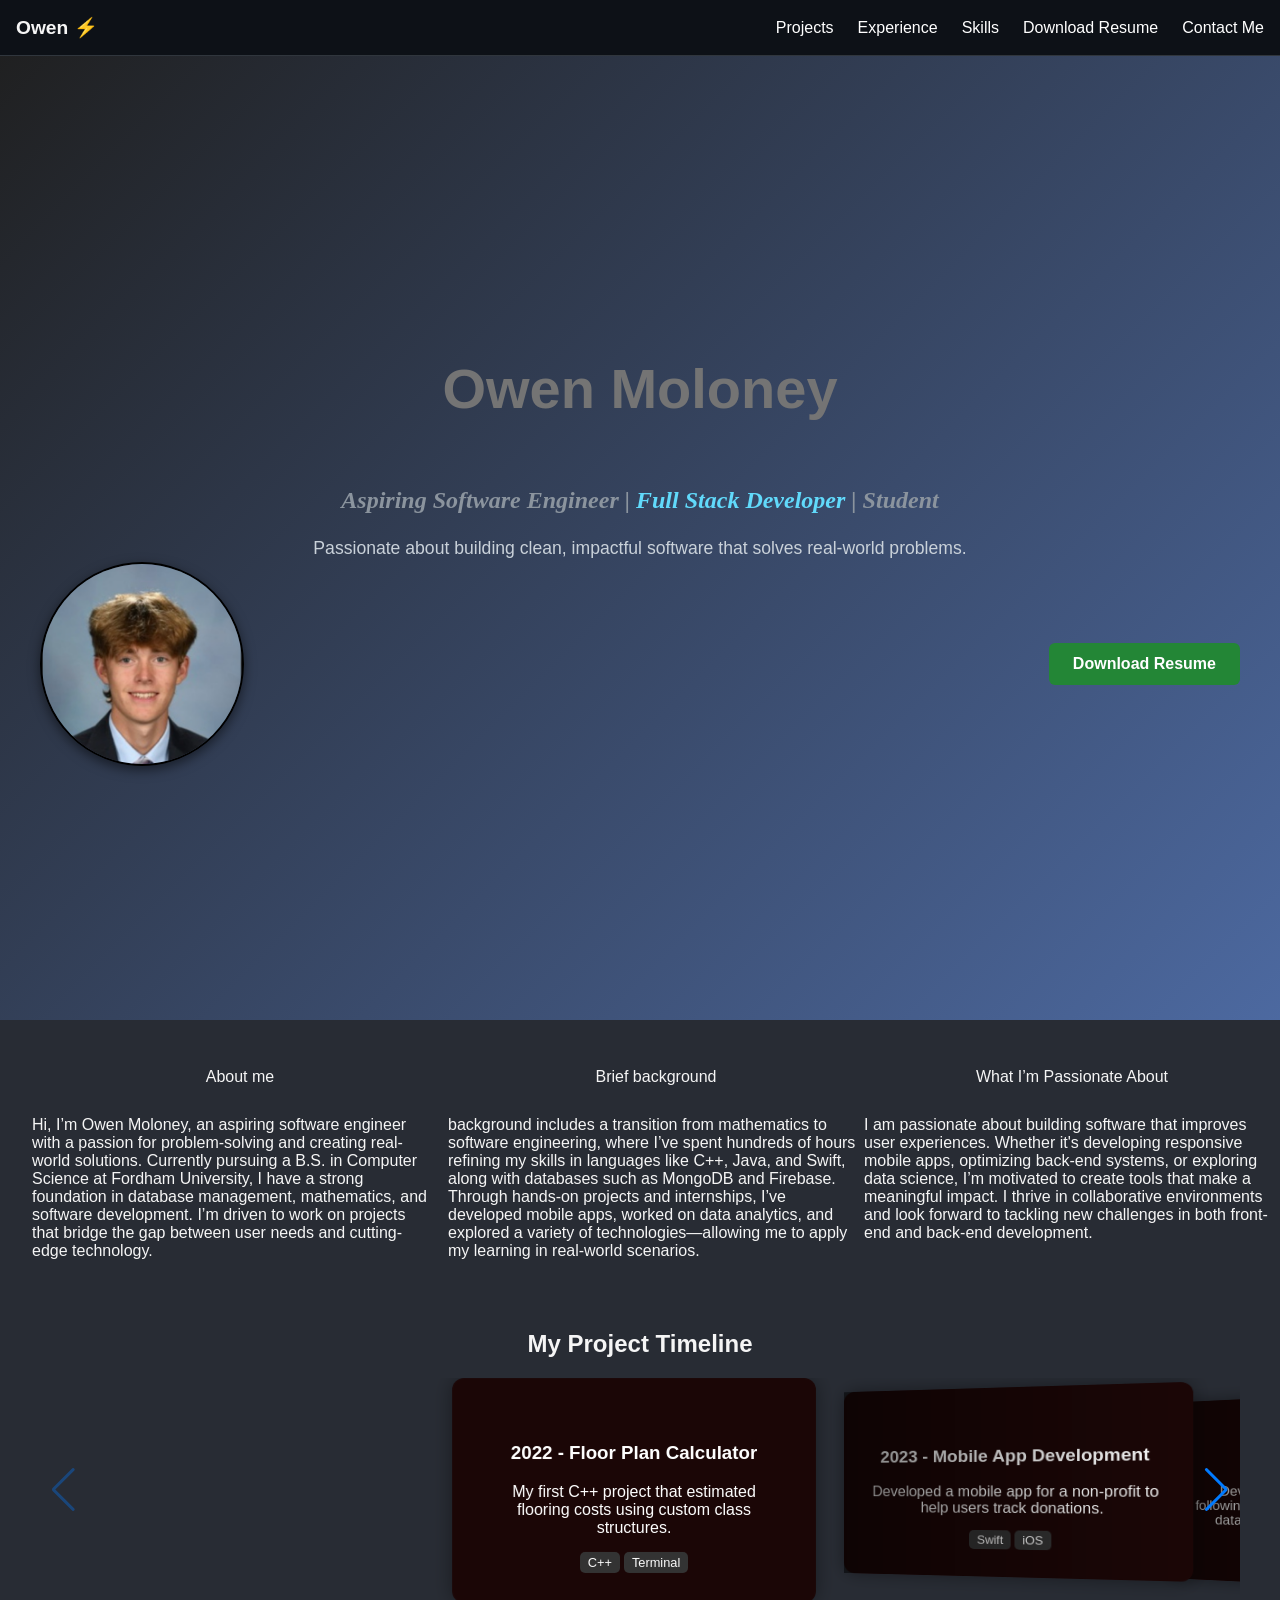
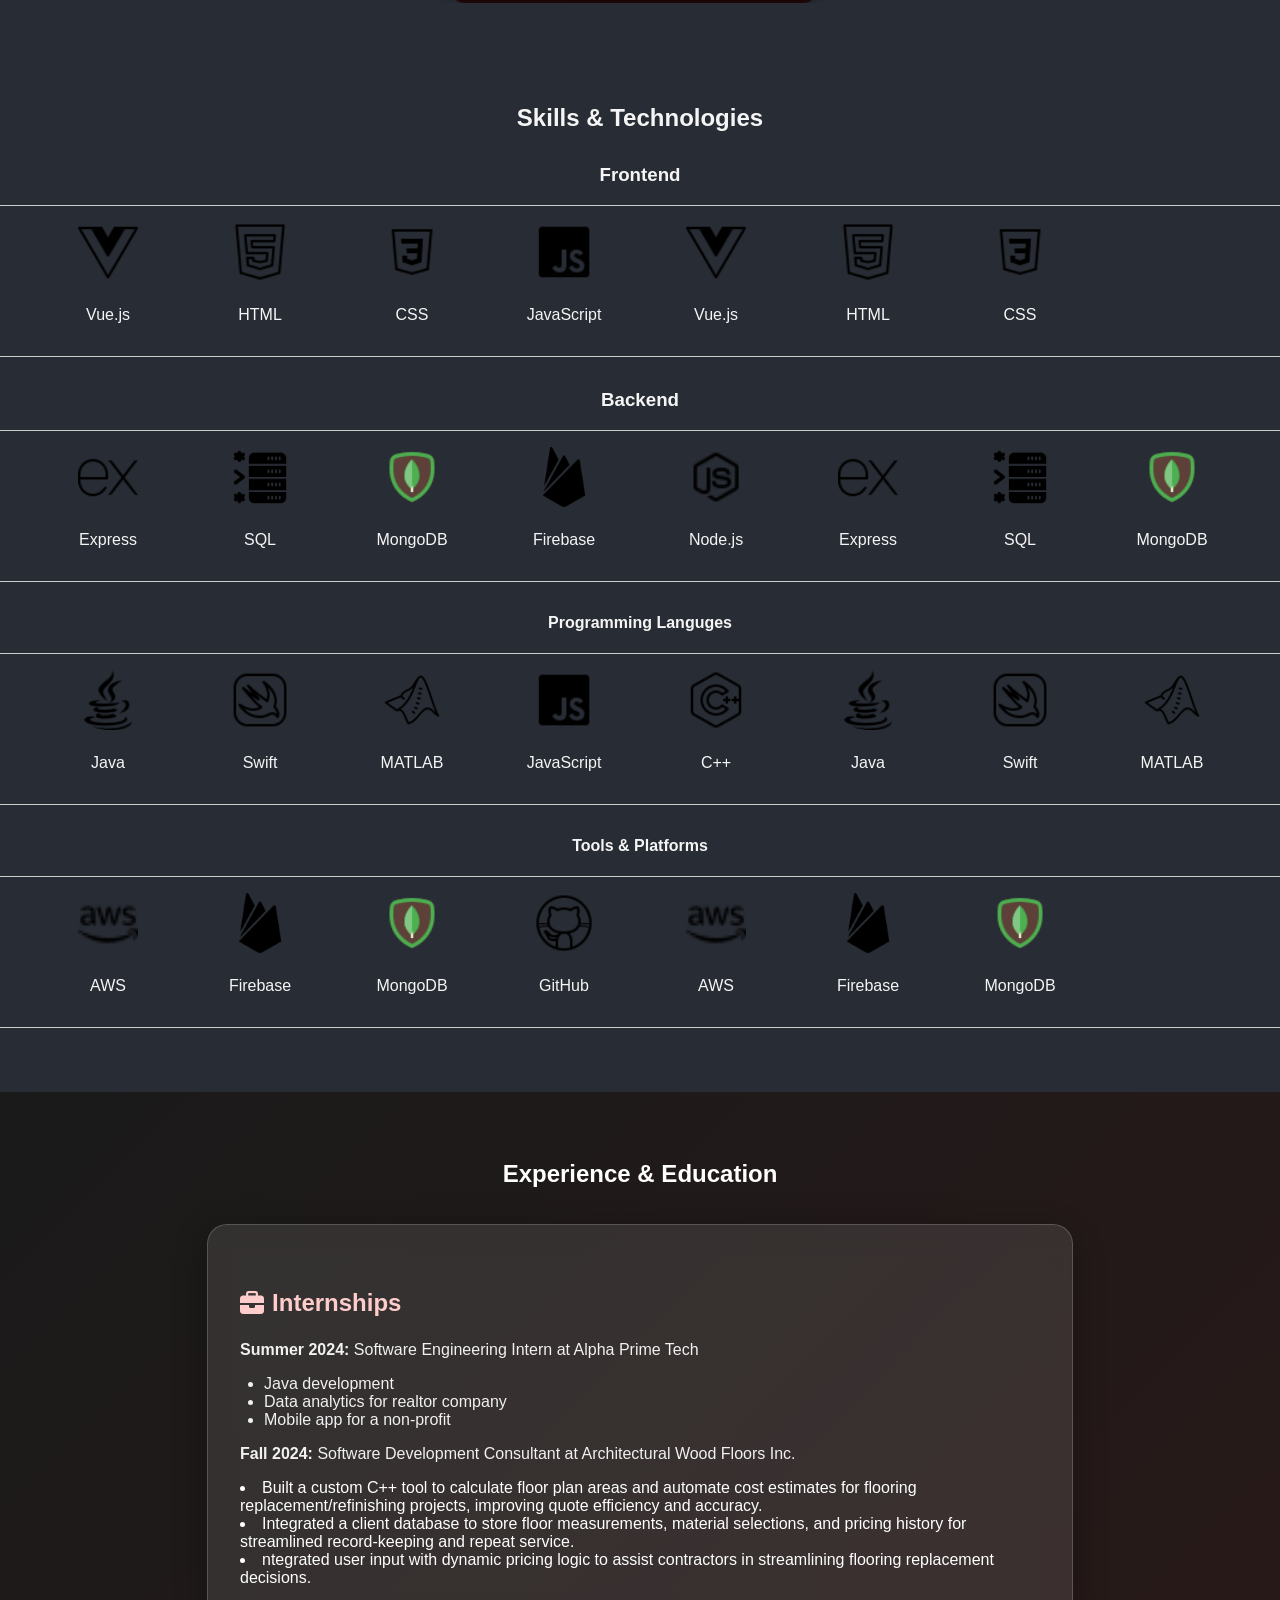
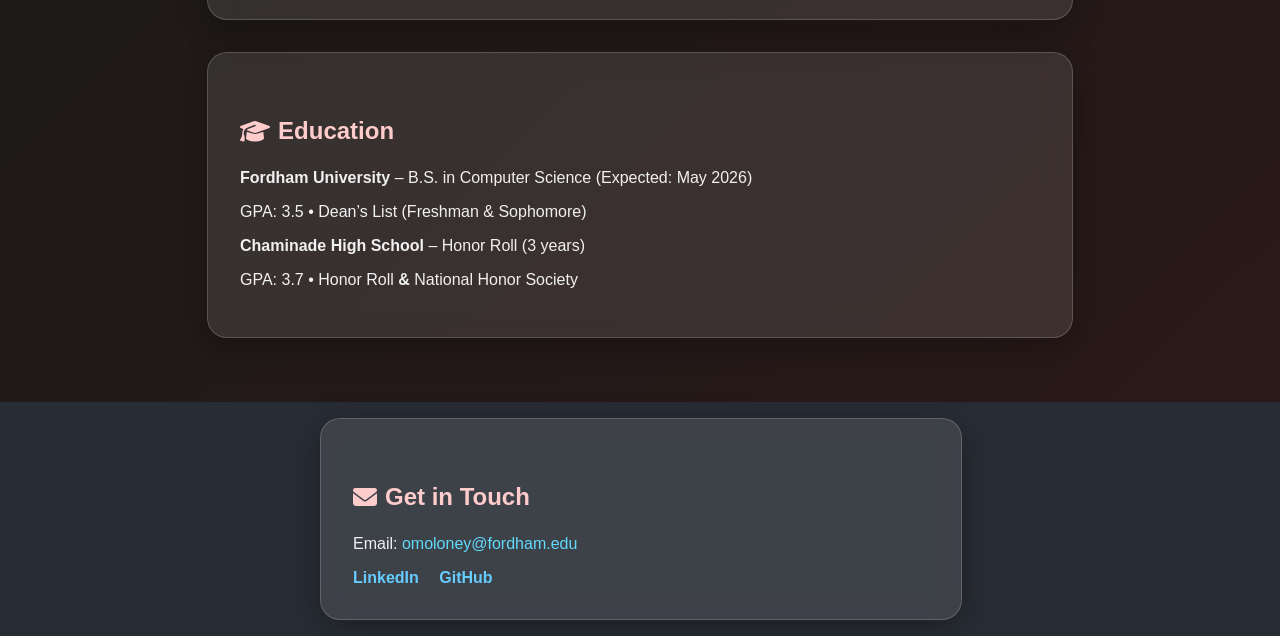
==== public/index.html @ 99617ea1 "Initial commit" ====
<!-- index.html -->
<!DOCTYPE html>
<html lang="en">
<head>
  <meta charset="UTF-8" />
  <meta name="viewport" content="width=device-width, initial-scale=1.0"/>
  <title>Owen Moloney – Software Engineer</title>
  <link rel="stylesheet" href="style.css">
  <link
        rel="stylesheet"
        href="https://cdn.jsdelivr.net/npm/swiper@11/swiper-bundle.min.css"
    />
</head>
<body>
	<nav class="navbar">
		<div class="nav-left">Owen ⚡️</div>
		<ul class="nav-links">
		  <li><a href="#projects">Projects</a></li>
		  <li><a href="#experience">Experience</a></li>
		  <li><a href="#skills">Skills</a></li>
		  <li><a href="path/to/Owen_Moloney_Resume.pdf" download>Download Resume</a></li>
		  <li><a href="#contact">Contact Me</a></li>
		</ul>
	</nav>	  
  <section id="hero">
	<div class="hero-grid">
	  <h1 class="item name">Owen Moloney</h1>
	  <h2 class="item title"> Aspiring Software Engineer | <span class="highlight">Full Stack Developer</span> | Student
</h2>
	  <p class="item description">Passionate about building clean, impactful software that solves real-world problems.</p>
	  <a href="Images/Owen_Moloney_Resume.pdf" class="item btn resume" download>Download Resume</a>
	  <div class="item image">
		<img src="Images/Profile3.png" alt="Owen Moloney">
	  </div>
	</div>
  </section>
  

  <section id="about">
	<div class="about-grid">
	    <div class="item item-1">About me</div>
	    <div class="item item-2">Hi, I’m Owen Moloney, an aspiring software engineer with a passion for problem-solving and creating real-world solutions. Currently pursuing a B.S. in Computer Science at Fordham University, I have a strong foundation in database management, mathematics, and software development. I’m driven to work on projects that bridge the gap between user needs and cutting-edge technology.</div>
	    <div class="item item-3">Brief background</div>
	    <div class="item item-4">background includes a transition from mathematics to software engineering, where I’ve spent hundreds of hours refining my skills in languages like C++, Java, and Swift, along with databases such as MongoDB and Firebase. Through hands-on projects and internships, I’ve developed mobile apps, worked on data analytics, and explored a variety of technologies—allowing me to apply my learning in real-world scenarios.</div>
	    <div class="item item-5">What I’m Passionate About</div>
	  	<div class="item item6">I am passionate about building software that improves user experiences. Whether it's developing responsive mobile apps, optimizing back-end systems, or exploring data science, I’m motivated to create tools that make a meaningful impact. I thrive in collaborative environments and look forward to tackling new challenges in both front-end and back-end development.</div>
	</div>
</section>
  
<section id="project-slider">
	<h2>My Project Timeline</h2>
  
	<div class="swiper mySwiper">
	  <div class="swiper-wrapper">
		<!-- Slide 1 -->
		<div class="swiper-slide">
		  <div class="slide-content">
			<div class="slide-text">
			  <h3>2022 - Floor Plan Calculator</h3>
			  <p>My first C++ project that estimated flooring costs using custom class structures.</p>
			  <div class="tags"><span>C++</span><span>Terminal</span></div>
			</div>
		  </div>
		</div>
  
		<!-- Slide 2 -->
		<div class="swiper-slide">
		  <div class="slide-content">
			<div class="slide-text">
			  <h3>2023 - Mobile App Development</h3>
			  <p>Developed a mobile app for a non-profit to help users track donations.</p>
			  <div class="tags"><span>Swift</span><span>iOS</span></div>
			</div>
		  </div>
		</div>
  
		<!-- Slide 3 -->
		<div class="swiper-slide">
		  <div class="slide-content">
			<div class="slide-text">
			  <h3>2024 - Data Sorting</h3>
			  <p>Developed an investing algorithm, following a custom formula and a real time data sheet of stock prices and data.</p>
			  <div class="tags"><span>C++</span><span>Terminal</span></div>
			</div>
		  </div>
		</div>
  
		<!-- Add more slides here -->
	  </div>
  
	  <!-- Navigation buttons -->
	  <div class="swiper-button-next"></div>
	  <div class="swiper-button-prev"></div>
	</div>
  </section>




  <section id="skills">
	<h2>Skills & Technologies</h2>
  
	<!-- Frontend Skills -->
	<h3>Frontend</h3>
	<div class="ticker-wrapper">
	  <div class="ticker">
		<!-- Original set -->
		<div class="skill">
			<img src="Images/JS_Icon.png" alt="JavaScript">
			<p>JavaScript</p>
		  </div>
		<div class="skill">
		  <img src="Images/Vue_Icon.png" alt="Vue.js">
		  <p>Vue.js</p>
		</div>
		<div class="skill">
		  <img src="Images/HTML_Icon.png" alt="HTML">
		  <p>HTML</p>
		</div>
		<div class="skill">
		  <img src="Images/CSS_Icon.png" alt="CSS">
		  <p>CSS</p>
		</div>
		<!-- Duplicate set for seamless scroll -->
		<div class="skill">
		  <img src="Images/JS_Icon.png" alt="JavaScript">
		  <p>JavaScript</p>
		</div>
		<div class="skill">
		  <img src="Images/Vue_Icon.png" alt="Vue.js">
		  <p>Vue.js</p>
		</div>
		<div class="skill">
		  <img src="Images/HTML_Icon.png" alt="HTML">
		  <p>HTML</p>
		</div>
		<div class="skill">
		  <img src="Images/CSS_Icon.png" alt="CSS">
		  <p>CSS</p>
		</div>
	  </div>
	</div>
  
	<!-- Backend Skills -->
	<h3>Backend</h3>
	<div class="ticker-wrapper">
	  <div class="ticker">
		<!-- Original set -->
		<div class="skill">
		  <img src="Images/Node_Icon.png" alt="Node.js">
		  <p>Node.js</p>
		</div>
		<div class="skill">
		  <img src="Images/Express_Icon.png" alt="Express.js">
		  <p>Express</p>
		</div>
		<div class="skill">
		  <img src="Images/SQL_Icon.png" alt="SQL">
		  <p>SQL</p>
		</div>
		<div class="skill">
		  <img src="Images/Mongodb_Icon.png" alt="MongoDB">
		  <p>MongoDB</p>
		</div>
		<div class="skill">
		  <img src="Images/Firebase_Icon.png" alt="Firebase">
		  <p>Firebase</p>
		</div>
		<!-- Duplicate set for seamless scroll -->
		<div class="skill">
		  <img src="Images/Node_Icon.png" alt="Node.js">
		  <p>Node.js</p>
		</div>
		<div class="skill">
		  <img src="Images/Express_Icon.png" alt="Express.js">
		  <p>Express</p>
		</div>
		<div class="skill">
		  <img src="Images/SQL_Icon.png" alt="SQL">
		  <p>SQL</p>
		</div>
		<div class="skill">
		  <img src="Images/Mongodb_Icon.png" alt="MongoDB">
		  <p>MongoDB</p>
		</div>
		<div class="skill">
		  <img src="Images/Firebase_Icon.png" alt="Firebase">
		  <p>Firebase</p>
		</div>
	  </div>
	</div>

	<!-- Coding Languages -->
  <h4>Programming Languges</h4>
  <div class="ticker-wrapper">
	<div class="ticker">
		<div class="skill">
			<img src="Images/C++_Image.png" alt="C++">
			<p>C++</p>
		  </div>
		<div class="skill">
			<img src="Images/Java_Icon.png" alt="Java">
			<p>Java</p>
		</div>
		<div class="skill">
			<img src="Images/Swift_Icon.png" alt="Swift">
			<p>Swift</p>
		</div>
		<div class="skill">
			<img src="Images/MATLAB_Icon.png" alt="MATLAB">
			<p>MATLAB</p>
		</div>
		<div class="skill">
			<img src="Images/JS_Icon.png" alt="JavaScript">
			<p>JavaScript</p>
		</div>
		<!--Repeat section to have an eneless scroll-->  
		<div class="skill">
			<img src="Images/C++_Image.png" alt="C++">
			<p>C++</p>
		  </div>
		<div class="skill">
			<img src="Images/Java_Icon.png" alt="Java">
			<p>Java</p>
		</div>
		<div class="skill">
			<img src="Images/Swift_Icon.png" alt="Swift">
			<p>Swift</p>
		</div>
		<div class="skill">
			<img src="Images/MATLAB_Icon.png" alt="MATLAB">
			<p>MATLAB</p>
		</div>
		<div class="skill">
			<img src="Images/JS_Icon.png" alt="JavaScript">
			<p>JavaScript</p>
		</div>
	  </div>
	</div>

	<!-- Tools and Platform section!-->
  <h4>Tools & Platforms</h4>
  <div class="ticker-wrapper">
	<div class="ticker">
		<div class="skill">
			<img src="Images/GitHub_Icon.png" alt="GitHub">
			<p>GitHub</p>
		</div>
		<div class="skill">
			<img src="Images/aws_Icon.png" alt="AWS">
			<p>AWS</p>
		</div>
		<div class="skill">
			<img src="Images/Firebase_Icon.png" alt="Firebase">
			<p>Firebase</p>
		</div>
		<div class="skill">
			<img src="Images/Mongodb_Icon.png" alt="MongoDB">
			<p>MongoDB</p>
		</div>
		<!--Copy it so it scrolls endlessly-->
		<div class="skill">
			<img src="Images/GitHub_Icon.png" alt="GitHub">
			<p>GitHub</p>
		</div>
		<div class="skill">
			<img src="Images/aws_Icon.png" alt="AWS">
			<p>AWS</p>
		</div>
		<div class="skill">
			<img src="Images/Firebase_Icon.png" alt="Firebase">
			<p>Firebase</p>
		</div>
		<div class="skill">
			<img src="Images/Mongodb_Icon.png" alt="MongoDB">
			<p>MongoDB</p>
		</div>
	  </div>
	</div>	
</section>  

<!-- Font Awesome for icons -->
<link rel="stylesheet" href="https://cdnjs.cloudflare.com/ajax/libs/font-awesome/6.4.0/css/all.min.css" />

<section id="experience">
  <h2>Experience & Education</h2>
  <div class="glass-card">
    <h3><i class="fas fa-briefcase"></i> Internships</h3>
    <p><strong>Summer 2024:</strong> Software Engineering Intern at Alpha Prime Tech</p>
    <ul>
      <li>Java development</li>
      <li>Data analytics for realtor company</li>
      <li>Mobile app for a non-profit</li>
    </ul>

    <p><strong>Fall 2024: </strong> Software Development Consultant at Architectural Wood Floors Inc.</p>
		<li>Built a custom C++ tool to calculate floor plan areas and automate cost estimates for flooring replacement/refinishing projects, improving quote efficiency and accuracy.</li>
		<li>Integrated a client database to store floor measurements, material selections, and pricing history for streamlined record-keeping and repeat service.</li>
		<li>ntegrated user input with dynamic pricing logic to assist contractors in streamlining flooring replacement decisions.</li>
  </div>

  <div class="glass-card">
    <h3><i class="fas fa-graduation-cap"></i> Education</h3>
    <p><strong>Fordham University</strong> – B.S. in Computer Science (Expected: May 2026)</p>
    <p>GPA: 3.5 • Dean’s List (Freshman & Sophomore)</p>
    <p><strong>Chaminade High School</strong> – Honor Roll (3 years)</p>
	<p>GPA: 3.7 • Honor Roll <strong>&</strong> National Honor Society</p>
  </div>
</section>

<section id="contact">
  <div class="glass-card">
    <h3><i class="fas fa-envelope"></i> Get in Touch</h3>
    <p>Email: <a href="mailto:omoloney@fordham.edu">omoloney@fordham.edu</a></p>
    <div class="social-links">
      <a href="https://www.linkedin.com/in/owenmoloney/" target="_blank">LinkedIn</a>
      <a href="https://github.com/omoloney" target="_blank">GitHub</a>
    </div>
  </div>
</section>


 
<!--       ----       -->
<!--Connecting the animations to the html file-->
<!--       ----       -->
  <script src="animation.js"></script>

   <!-- Swiper JS -->
   <script src="https://cdn.jsdelivr.net/npm/swiper@11/swiper-bundle.min.js"></script>


<!-- Initialize Swiper -->
<script>
const swiper = new Swiper('.mySwiper', {
  effect: "coverflow",
  grabCursor: true,
  centeredSlides: true,
  initialSlide: 0, // <--- FORCE start at first slide
  slidesPerView: 1, // Show 3 slides at a time
  spaceBetween: 30, // Space between slides
  coverflowEffect: {
    rotate: 20,
    stretch: 0,
    depth: 100,
    modifier: 1,
    slideShadows: true,
  },
  navigation: {
    nextEl: ".swiper-button-next",
    prevEl: ".swiper-button-prev",
  },
  breakpoints: {
    1024: {
      slidesPerView: 3, // Show 3 slides on desktop
    },
    768: {
      slidesPerView: 2, // Show 2 slides on tablet
    },
    640: {
      slidesPerView: 1, // Show 1 slide on mobile
    }
  }
});

</script>


</body>

</html>
---- public/style.css ----
/* General body styling for consistency across pages */
body {
  margin: 0;
  font-family: 'Poppins', sans-serif;
  background-color: #282c34; /* Dark background color */
  color: #f5f5f5; /* Light text for readability */
  display: flex;
  flex-direction: column;
  align-items: center;
  justify-content: flex-start;
  min-height: 100vh; /* Ensure full height for body */
}
.navbar {
  position: sticky;
  top: 0;
  z-index: 1000;
  background-color: #0d1117;
  padding: 1rem 2rem;
  display: flex;
  justify-content: space-between;
  align-items: center;
  width: 100%; /* Make it span the full width of the page */
  border-bottom: 1px solid #30363d; /* Optional: adds a subtle line at the bottom */
}

.nav-left {
  font-size: 1.2rem;
  font-weight: bold;
  margin-left: 1rem; /* Adjust this value to shift the name to the right */
}

.nav-links {
  list-style: none;
  display: flex;
  gap: 1.5rem;
  margin: 0;
  padding: 0;
  margin-right: 1rem;
}

.nav-links li a {
  color: white;
  text-decoration: none;
  font-weight: 500;
  transition: color 0.3s ease;
}

.nav-links li a:hover {
  color: #61dafb;
}

#hero {
  color: #c9d1d9;
  padding: 2rem;
  display: flex;
  justify-content: center;
  min-height: 100vh;
  width: 100%;
  align-items: center;
  background: linear-gradient(135deg, #1f1f1f, #4d6aa2);
  margin-bottom: 3rem; /* Adjust this value to increase or decrease spacing */
}
.hero-grid {
  display: grid;
  grid-template-columns: repeat(6, 1fr); /* 6 equal-width columns */
  grid-template-rows: repeat(6, auto);
  gap: 0rem;
  max-width: 1200px;
  width: 100%;
  align-items: center;
  text-align: center;
}

.item.name {
  grid-column: 1 / 7;
  grid-row: 1;
  font-size: 3.5rem;         /* was 3rem — slightly larger */
  font-weight: 800;          /* bolder */
  color: #747474;            /* optional: pure white for stronger contrast */
}

.item.title {
  grid-column: 1 / 7;
  grid-row: 2;
  font-size: 1.5rem;
  font-family: 'Roboto Slab', serif; /* Add a serif font for contrast */
  font-style: italic;
  color: #8b949e;
}

.highlight {
  color: #61dafb; /* Accent color */
  font-weight: 600;
}

.item.description {
  grid-column: 1 / 7; /* Spans across all 6 columns */
  grid-row: 3;
  font-size: 1.1rem;
  line-height: 1.6;
  max-width: 800px;
  margin: 0 auto;
}

.btn.resume {
  grid-column: 5 / 7; /* Spans across the first two columns */
  grid-row: 4;
  justify-self: right;
  padding: 0.75rem 1.5rem;
  background: #238636;
  color: #ffffff;
  border-radius: 6px;
  font-weight: bold;
  text-decoration: none;
  transition: background 0.3s;
}

.btn.resume:hover {
  background: #2ea043;
}

.item.image {
  grid-column: 1 / 3; /* Spans across the last three columns */
  grid-row: 4;
  display: flex;
  justify-content: left;
}

.item.image img {
  width: 200px;
  height: 200px;
  border-radius: 50%;
  object-fit: cover;
  box-shadow: 0 4px 12px rgba(0, 0, 0, 0.5);
  border: 2px solid #000000; /* Added thicker border */
}

/* Responsive for smaller screens */
@media (max-width: 768px) {
  .hero-grid {
    grid-template-columns: 1fr;
    grid-template-rows: auto;
    text-align: center;
  }

  .item.name,
  .item.title,
  .item.description,
  .btn.resume,
  .item.image {
    grid-column: 1 / -1;
  }

  .item.image img {
    width: 200px;              /* Set fixed width */
    height: 200px;             /* Same height as width */
    border-radius: 50%;        /* Makes it a perfect circle */
    object-fit: cover;         /* Ensures the image fills the circle without distortion */
    box-shadow: 0 4px 12px rgba(0, 0, 0, 0.5);
  }
}

/* Styling for the About Section */
/* About Section using CSS Grid */
/* Styling the About Section */
/* Styling the About Section */
.about-grid {
  display: grid;
  grid-template-columns: 1fr 1fr 1fr; 
  grid-template-rows: 1fr 3fr ;
  grid-template-areas: 
    'header1 header2 header3'
    'main1 main2 main3';
  padding-left: 2rem;
  }

/* Positioning specific elements in the grid */
.item-1 {
  grid-area: header1;
  text-align: center;
}
.item-2 {
  grid-area: main1;
  margin-right: 1rem; /* Adjust this value to shift the name to the right */
}
.item-3 {
  grid-area: header2;
  text-align: center;
}
.item-4 {
  grid-area: main2;
}
.item-5 {
  grid-area: header3;
  text-align: center;
}
.item-6 {
  grid-area: main3;
}

/* Responsive layout */
@media (max-width: 1200px) {
  .about-grid {
    grid-template-columns: 1fr; /* Single column layout */
    grid-template-rows: auto auto auto auto; /* Add one more row for smaller screens */
  }

.item-1, .item-3, .item-5,
.item-2, .item-4, .item-6 {
  grid-column: 1;
}
.item-1 { grid-row: 1; }
.item-4 { grid-row: 2; }
.item-2 { grid-row: 3; }
.item-5 { grid-row: 4; }
.item-3 { grid-row: 5; }
.item-6 { grid-row: 6; }

  
}

/* Container style */
/* Ensures the carousel container doesn't stretch beyond the viewport */
/* ===== Project Timeline Container ===== */
#project-slider {
  padding: 50px 0;
  max-width: 1200px; /* Optional: keeps it nice on large screens */
  margin: 0 auto; /* Center the whole section */
  text-align: center;
}

/* ===== Swiper Container ===== */
.swiper {
  width: 100%;
  padding: 40px 0;
  box-sizing: border-box;
  overflow: hidden;
}

/* ===== Swiper Wrapper & Slides ===== */
.swiper-wrapper {
  display: flex;
  justify-content: center;
  flex-wrap: nowrap;
}

.swiper-slide {
  background: #1b0606;
  color: white;
  border-radius: 12px;
  padding: 2rem;
  width: 100%;
  max-width: 300px;
  box-shadow: 0 0 20px rgba(0, 0, 0, 0.4);
  margin: 0 15px;
}

/* Optional: Style the tags */
.tags span {
  background: #333;
  padding: 3px 8px;
  margin: 2px;
  border-radius: 5px;
  font-size: 0.8rem;
}


#skills {
  background-color: #282c34; /* Keeping consistent background */
}
#skills {
  text-align: center;
  padding: 2rem;
}

h3 {
  margin-top: 2rem;
}

.ticker-wrapper {
  overflow: hidden;
  width: 100%;
  position: relative;
  border-top: 1px solid #ccc;
  border-bottom: 1px solid #ccc;
  margin-bottom: 2rem;
}

.ticker {
    display: flex; 
    width: fit-content; /* ensures it stretches naturally */
    animation: scroll-left 20s linear infinite;
    gap: 0; /* prevent gaps if any */
}

.ticker-wrapper .ticker > * {
  flex: 0 0 auto; /* Prevent flex-stretch weirdness */
}

.skill {
  display: flex;
  flex-direction: column;
  align-items: center;
  justify-content: center;
  padding: 1rem;
  min-width: 120px;
}

.skill img {
  width: 60px;
  height: 60px;
  object-fit: contain;
  margin-bottom: 0.5rem;
}

@keyframes scroll-left {
  from {
    transform: translateX(0%);
  }
  to {
    transform: translateX(-100%);
  }
}



/* Background style for section */
#experience{
  padding: 3rem 1rem;
  background: linear-gradient(135deg, #1a1a1a, #2a1918);
  backdrop-filter: blur(4px);
  color: white;
  display: flex;
  flex-direction: column;
  align-items: center;
  width: 100%;
}

/* Glass cards */
.glass-card {
  background: rgba(255, 255, 255, 0.1);
  border-radius: 20px;
  box-shadow: 0 8px 32px rgba(0, 0, 0, 0.3);
  backdrop-filter: blur(12px);
  -webkit-backdrop-filter: blur(12px);
  border: 1px solid rgba(255, 255, 255, 0.18);
  padding: 2rem;
  margin: 1rem 0;
  width: 90%;
  max-width: 800px;
  transition: transform 0.3s ease, box-shadow 0.3s ease;
}

.glass-card:hover {
  transform: scale(1.02);
  box-shadow: 0 10px 40px rgba(0, 0, 0, 0.4);
}

.glass-card h3 {
  display: flex;
  align-items: center;
  gap: 0.5rem;
  font-size: 1.5rem;
  color: #ffcccc;
}

.glass-card p, .glass-card ul {
  color: #f1f1f1;
}

.glass-card ul {
  padding-left: 1.5rem;
  list-style: disc;
}

.social-links {
  margin-top: 1rem;
}

.social-links a {
  margin-right: 1rem;
  color: #66ccff;
  text-decoration: none;
  font-weight: bold;
}

.social-links a:hover {
  color: #ff4d4d;
}

#contact{
  width: 50%;

}

/* Additional customizations for links and buttons */
a {
  text-decoration: none;
  color: #61dafb;
}

a:hover {
  color: #21a1f1;
}
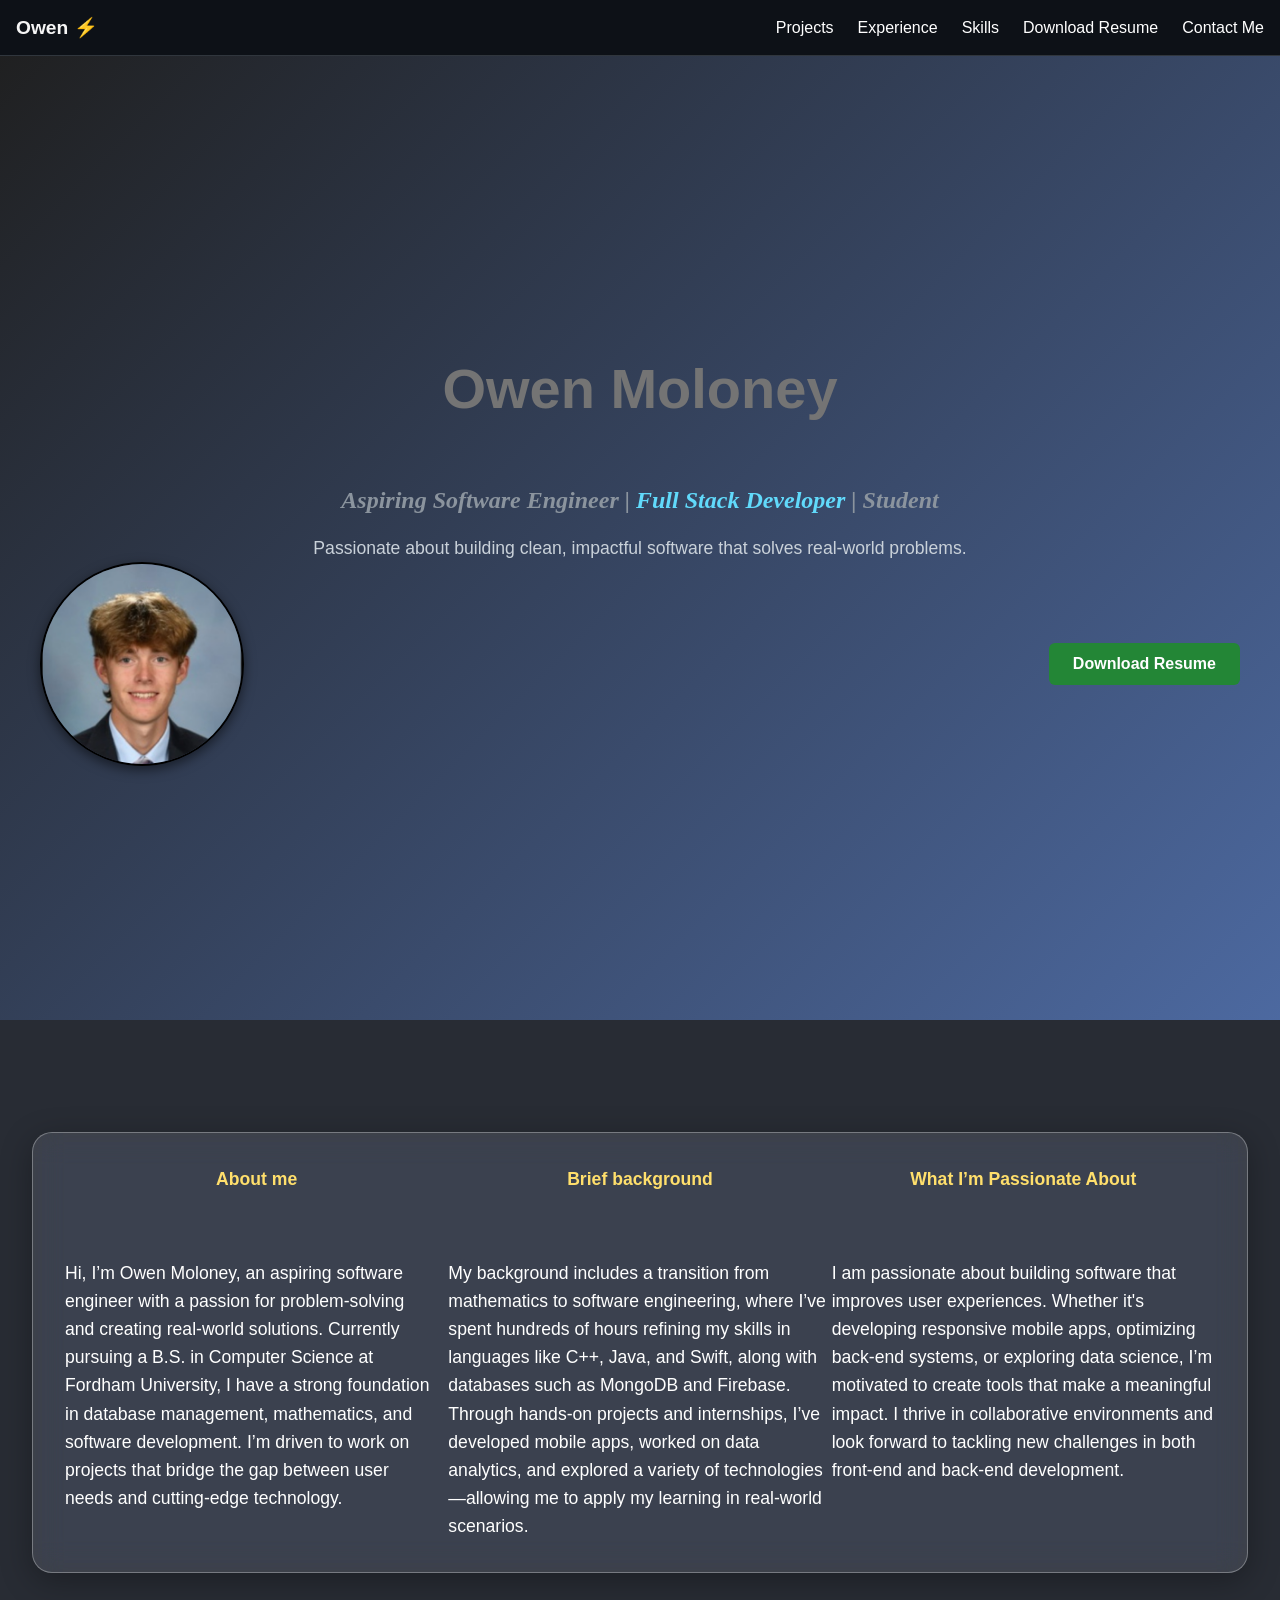
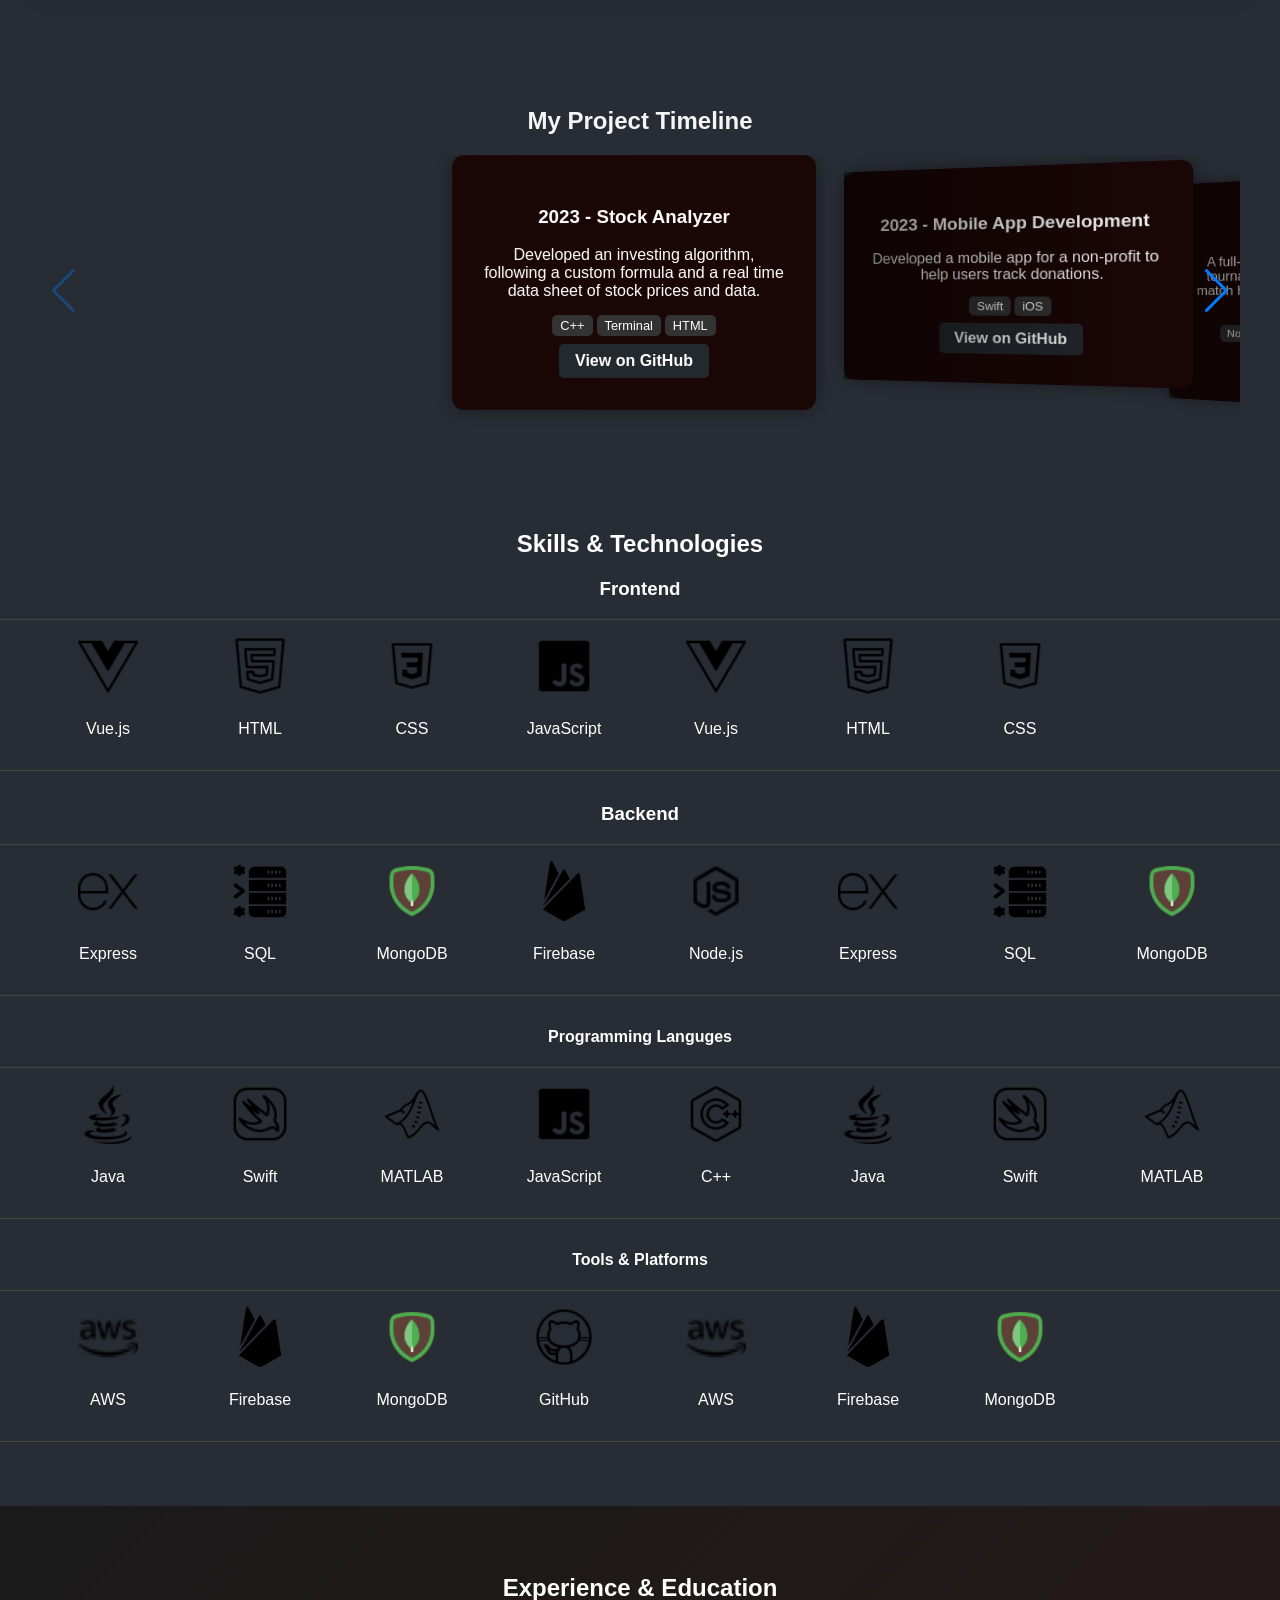
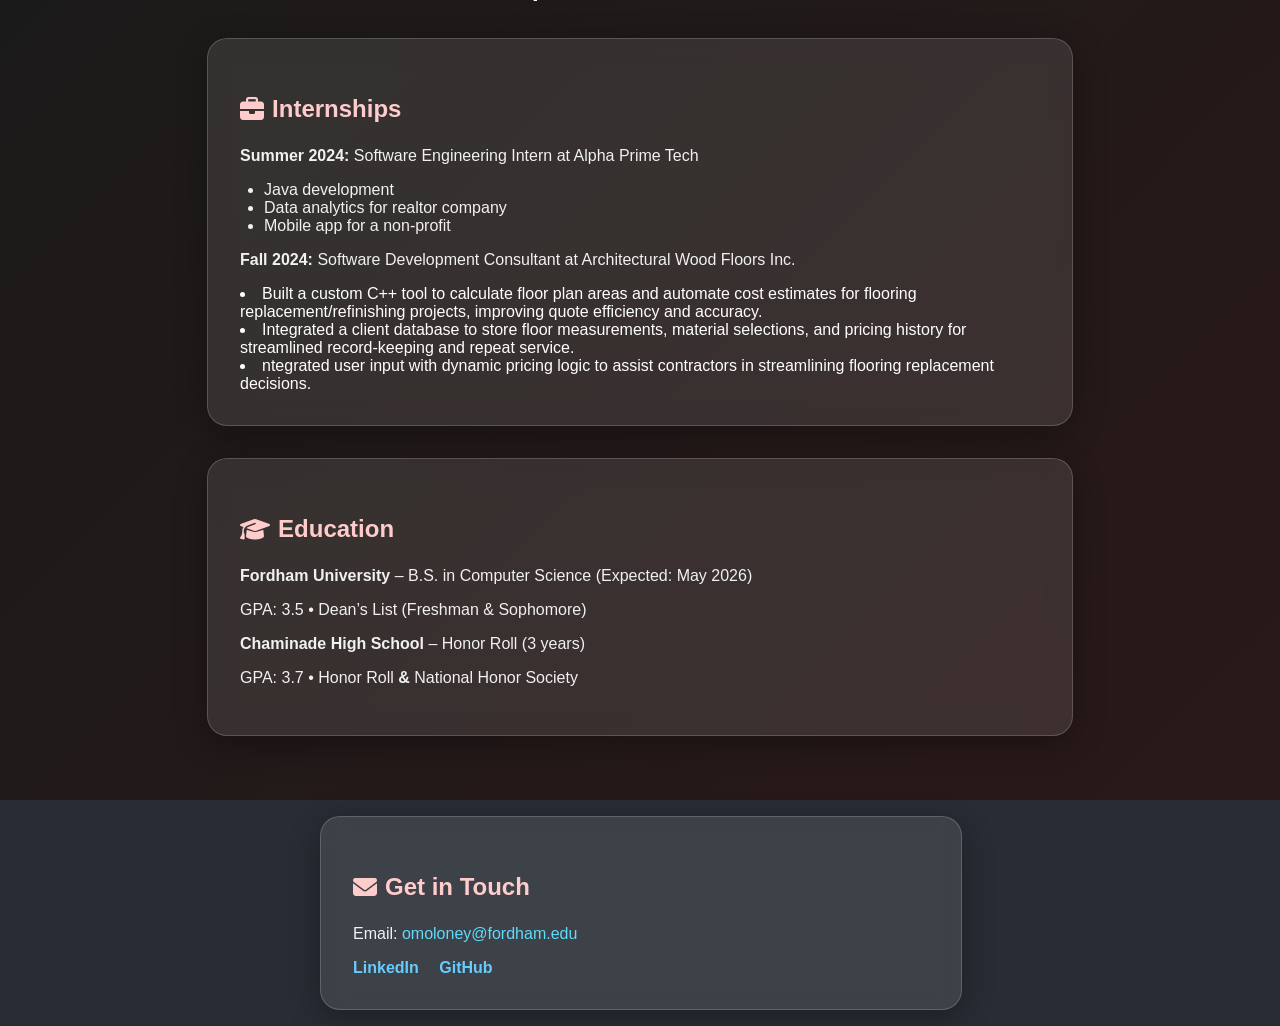
==== commit b85cc53a: "Update about section layout and styles" ====
--- a/public/index.html
+++ b/public/index.html
@@ -41,9 +41,9 @@
 	    <div class="item item-1">About me</div>
 	    <div class="item item-2">Hi, I’m Owen Moloney, an aspiring software engineer with a passion for problem-solving and creating real-world solutions. Currently pursuing a B.S. in Computer Science at Fordham University, I have a strong foundation in database management, mathematics, and software development. I’m driven to work on projects that bridge the gap between user needs and cutting-edge technology.</div>
 	    <div class="item item-3">Brief background</div>
-	    <div class="item item-4">background includes a transition from mathematics to software engineering, where I’ve spent hundreds of hours refining my skills in languages like C++, Java, and Swift, along with databases such as MongoDB and Firebase. Through hands-on projects and internships, I’ve developed mobile apps, worked on data analytics, and explored a variety of technologies—allowing me to apply my learning in real-world scenarios.</div>
+	    <div class="item item-4">My background includes a transition from mathematics to software engineering, where I’ve spent hundreds of hours refining my skills in languages like C++, Java, and Swift, along with databases such as MongoDB and Firebase. Through hands-on projects and internships, I’ve developed mobile apps, worked on data analytics, and explored a variety of technologies—allowing me to apply my learning in real-world scenarios.</div>
 	    <div class="item item-5">What I’m Passionate About</div>
-	  	<div class="item item6">I am passionate about building software that improves user experiences. Whether it's developing responsive mobile apps, optimizing back-end systems, or exploring data science, I’m motivated to create tools that make a meaningful impact. I thrive in collaborative environments and look forward to tackling new challenges in both front-end and back-end development.</div>
+	  	<div class="item item-6">I am passionate about building software that improves user experiences. Whether it's developing responsive mobile apps, optimizing back-end systems, or exploring data science, I’m motivated to create tools that make a meaningful impact. I thrive in collaborative environments and look forward to tackling new challenges in both front-end and back-end development.</div>
 	</div>
 </section>
   
@@ -56,9 +56,10 @@
 		<div class="swiper-slide">
 		  <div class="slide-content">
 			<div class="slide-text">
-			  <h3>2022 - Floor Plan Calculator</h3>
-			  <p>My first C++ project that estimated flooring costs using custom class structures.</p>
-			  <div class="tags"><span>C++</span><span>Terminal</span></div>
+			  <h3>2023 - Stock Analyzer</h3>
+			  <p>Developed an investing algorithm, following a custom formula and a real time data sheet of stock prices and data.</p>
+			  <div class="tags"><span>C++</span><span>Terminal</span><span>HTML</span></div>
+			  <a href="https://github.com/owenmoloney/Stock_Analysis" target="_blank" class="github-button">View on GitHub</a>
 			</div>
 		  </div>
 		</div>
@@ -70,6 +71,7 @@
 			  <h3>2023 - Mobile App Development</h3>
 			  <p>Developed a mobile app for a non-profit to help users track donations.</p>
 			  <div class="tags"><span>Swift</span><span>iOS</span></div>
+			  <a href="https://github.com/owenmoloney/Subletting_App" target="_blank" class="github-button">View on GitHub</a>
 			</div>
 		  </div>
 		</div>
@@ -78,9 +80,10 @@
 		<div class="swiper-slide">
 		  <div class="slide-content">
 			<div class="slide-text">
-			  <h3>2024 - Data Sorting</h3>
-			  <p>Developed an investing algorithm, following a custom formula and a real time data sheet of stock prices and data.</p>
-			  <div class="tags"><span>C++</span><span>Terminal</span></div>
+			  <h3>2024 - Tennis Nomad</h3>
+			  <p>A full-stack website for players to book tournaments across the U.S. and track match history. Built with Node.js, Express, and MongoDB.</p>
+			  <div class="tags"><span>Node.js</span><span>JavaScript</span><span>CSS</span><span>HTML</span></div>
+			  <a href="https://github.com/owenmoloney/tennis-nomad" target="_blank" class="github-button">View on GitHub</a>
 			</div>
 		  </div>
 		</div>
--- a/public/style.css
+++ b/public/style.css
@@ -161,10 +161,92 @@
 }
 
 /* Styling for the About Section */
+#about {
+  display: flex;
+  justify-content: center;
+  padding: 4rem 2rem;
+  background: url('your-background.jpg') center/cover no-repeat fixed; /* Optional background */
+}
+
+/* About Section using CSS Grid */
+.about-grid {
+  display: grid;
+  grid-template-columns: 1fr 1fr 1fr;
+  grid-template-rows: 1fr 3fr;
+  grid-template-areas: 
+    'header1 header2 header3'
+    'main1 main2 main3';
+  padding: 2rem;
+  border-radius: 20px;
+  background: rgba(255, 255, 255, 0.1); /* Translucent white */
+  backdrop-filter: blur(15px) saturate(180%);
+  -webkit-backdrop-filter: blur(15px) saturate(180%);
+  box-shadow: 0 8px 32px rgba(0, 0, 0, 0.3);
+  border: 1px solid rgba(255, 255, 255, 0.3);
+  color: white;
+}
+
+/* Styling the About Section */
+.item-1 {
+  grid-area: header1;
+  text-align: center;
+}
+.item-2 {
+  grid-area: main1;
+  margin-right: 1rem;
+}
+.item-3 {
+  grid-area: header2;
+  text-align: center;
+}
+.item-4 {
+  grid-area: main2;
+}
+.item-5 {
+  grid-area: header3;
+  text-align: center;
+}
+.item-6 {
+  grid-area: main3;
+}
+
+/* Optional: Typography tweaks */
+.about-grid .item {
+  font-size: 1.1rem;
+  line-height: 1.6;
+}
+
+.item-1, .item-3, .item-5 {
+  font-weight: bold;
+  font-size: 1.4rem;
+  color: #ffdf6c; /* Accent color */
+}
+
+/* Responsive layout */
+@media (max-width: 1200px) {
+  .about-grid {
+    grid-template-columns: 1fr; /* Single column */
+    grid-template-rows: auto auto auto auto auto auto; /* 6 rows */
+    padding-left: 1.5;
+    padding-right: 0; /* Optional: reset padding for smaller screens */
+    gap: 1.5rem; /* Add spacing between items */
+  }
+
+  /* Stack items vertically in correct order */
+  .item-1 { grid-row: 1; grid-column: 1; }
+  .item-2 { grid-row: 2; grid-column: 1; }
+  .item-3 { grid-row: 3; grid-column: 1; }
+  .item-4 { grid-row: 4; grid-column: 1; }
+  .item-5 { grid-row: 5; grid-column: 1; }
+  .item-6 { grid-row: 6; grid-column: 1; }
+}
+
+
+/* Styling for the About Section */
 /* About Section using CSS Grid */
 /* Styling the About Section */
 /* Styling the About Section */
-.about-grid {
+/*.about-grid {
   display: grid;
   grid-template-columns: 1fr 1fr 1fr; 
   grid-template-rows: 1fr 3fr ;
@@ -174,14 +256,14 @@
   padding-left: 2rem;
   }
 
-/* Positioning specific elements in the grid */
+/* Positioning specific elements in the grid 
 .item-1 {
   grid-area: header1;
   text-align: center;
 }
 .item-2 {
   grid-area: main1;
-  margin-right: 1rem; /* Adjust this value to shift the name to the right */
+  margin-right: 1rem; /* Adjust this value to shift the name to the right 
 }
 .item-3 {
   grid-area: header2;
@@ -198,11 +280,11 @@
   grid-area: main3;
 }
 
-/* Responsive layout */
+/* Responsive layout 
 @media (max-width: 1200px) {
   .about-grid {
-    grid-template-columns: 1fr; /* Single column layout */
-    grid-template-rows: auto auto auto auto; /* Add one more row for smaller screens */
+    grid-template-columns: 1fr; /* Single column layout 
+    grid-template-rows: auto auto auto auto; /* Add one more row for smaller screens 
   }
 
 .item-1, .item-3, .item-5,
@@ -217,7 +299,7 @@
 .item-6 { grid-row: 6; }
 
   
-}
+}*/
 
 /* Container style */
 /* Ensures the carousel container doesn't stretch beyond the viewport */
@@ -255,7 +337,23 @@
   margin: 0 15px;
 }
 
-/* Optional: Style the tags */
+.github-button {
+  display: inline-block;
+  margin-top: 10px;
+  padding: 8px 16px;
+  background-color: #24292e;
+  color: #fff;
+  text-decoration: none;
+  border-radius: 5px;
+  font-weight: bold;
+  transition: background-color 0.3s;
+}
+
+.github-button:hover {
+  background-color: #444c56;
+}
+
+/* Tag styling (optional, if used elsewhere) */
 .tags span {
   background: #333;
   padding: 3px 8px;
@@ -265,39 +363,34 @@
 }
 
 
+/* Skills Section */
 #skills {
-  background-color: #282c34; /* Keeping consistent background */
-}
-#skills {
+  background-color: #282c34;
   text-align: center;
   padding: 2rem;
-}
-
-h3 {
-  margin-top: 2rem;
-}
-
+  color: white;
+}
+
+/* Ticker Container */
 .ticker-wrapper {
   overflow: hidden;
   width: 100%;
   position: relative;
-  border-top: 1px solid #ccc;
-  border-bottom: 1px solid #ccc;
+  border-top: 1px solid #444;
+  border-bottom: 1px solid #444;
   margin-bottom: 2rem;
 }
 
+/* Ticker Content (scrolling) */
 .ticker {
-    display: flex; 
-    width: fit-content; /* ensures it stretches naturally */
-    animation: scroll-left 20s linear infinite;
-    gap: 0; /* prevent gaps if any */
-}
-
-.ticker-wrapper .ticker > * {
-  flex: 0 0 auto; /* Prevent flex-stretch weirdness */
-}
-
+  display: flex;
+  width: max-content; /* allow it to grow */
+  animation: scroll-left 20s linear infinite;
+}
+
+/* Each Skill */
 .skill {
+  flex: 0 0 auto;
   display: flex;
   flex-direction: column;
   align-items: center;
@@ -306,6 +399,7 @@
   min-width: 120px;
 }
 
+/* Skill Icon */
 .skill img {
   width: 60px;
   height: 60px;
@@ -313,14 +407,16 @@
   margin-bottom: 0.5rem;
 }
 
+/* Scroll Animation */
 @keyframes scroll-left {
-  from {
+  0% {
     transform: translateX(0%);
   }
-  to {
-    transform: translateX(-100%);
-  }
-}
+  100% {
+    transform: translateX(-50%);
+  }
+}
+
 
 
 
